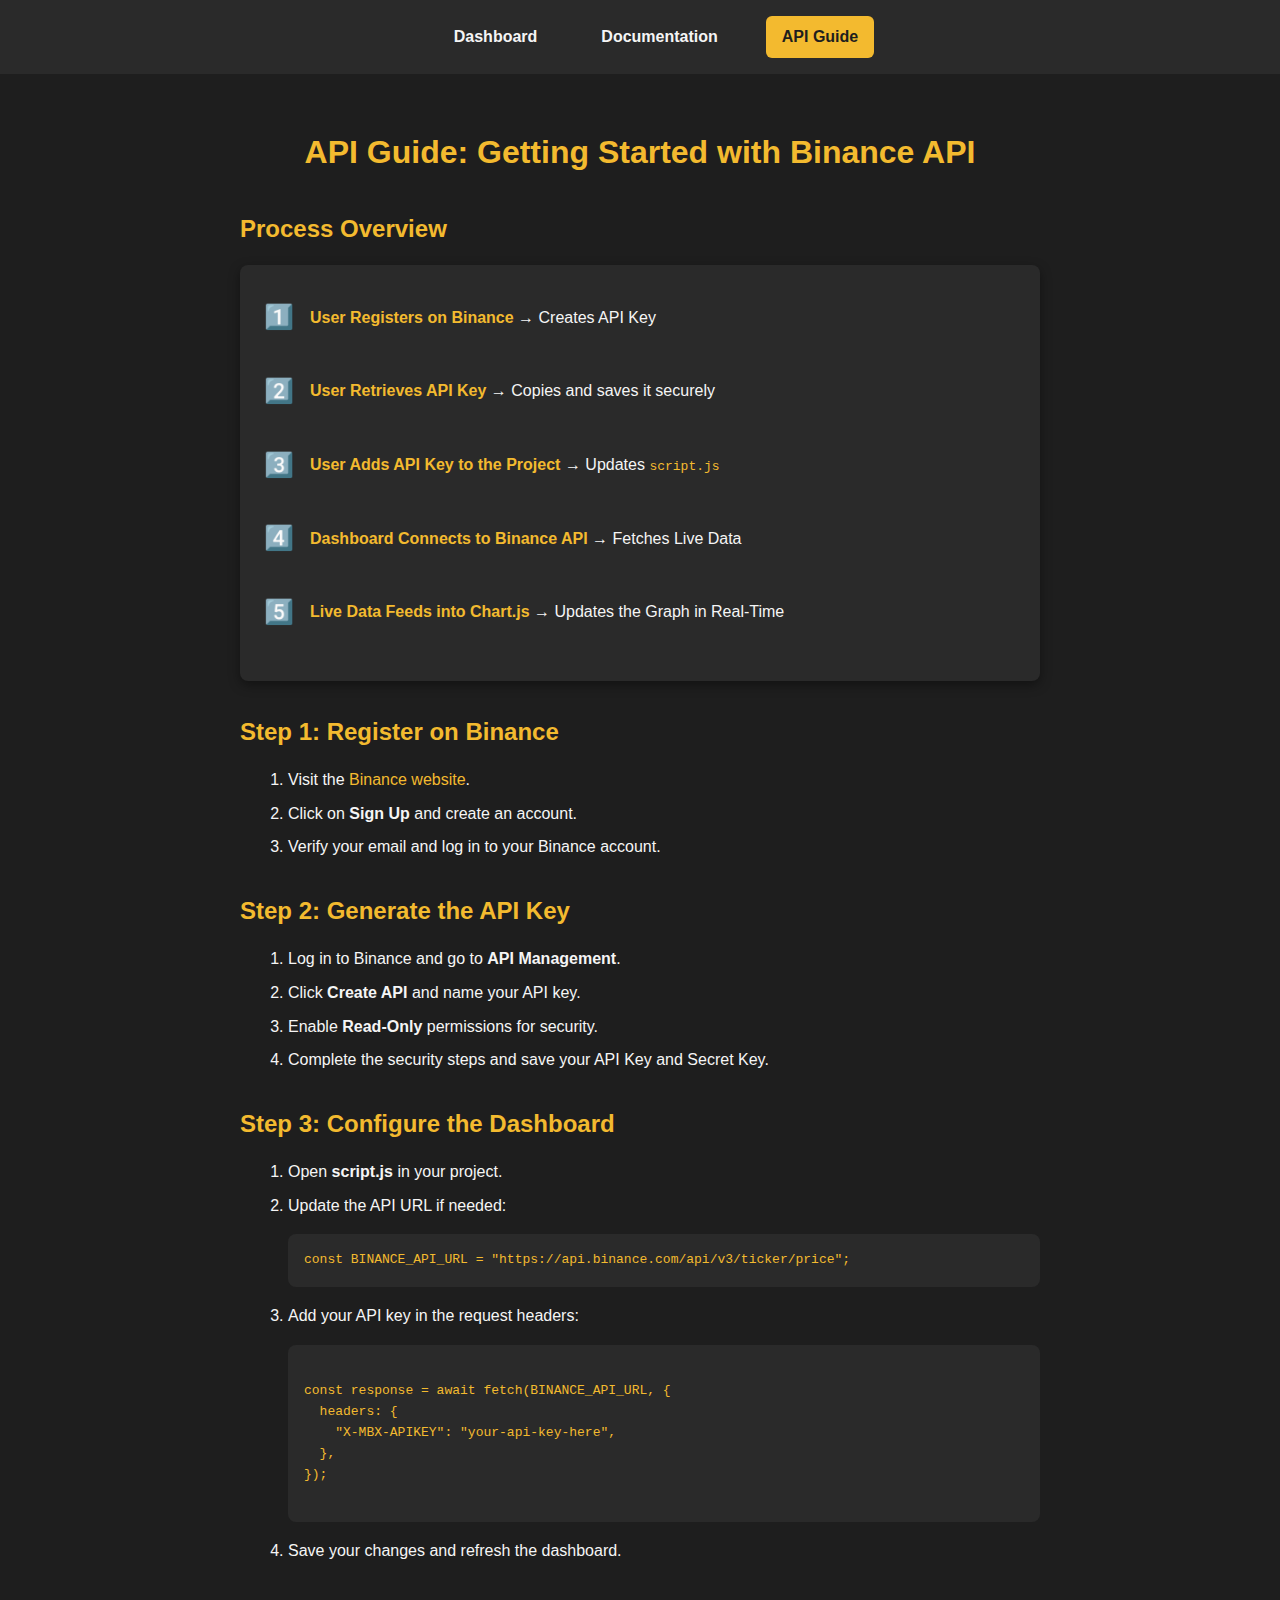
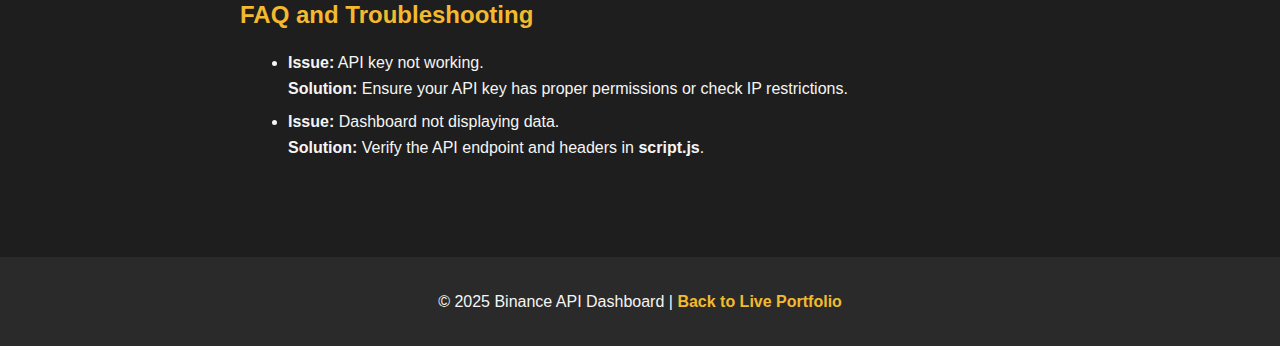
==== api-guide.html @ d2657545 "Update api-guide.html" ====
<!DOCTYPE html>
<html lang="en">
<head>
  <meta charset="UTF-8">
  <meta name="viewport" content="width=device-width, initial-scale=1.0">
  <title>API Guide - Binance Dashboard</title>
  <link rel="stylesheet" href="documentation.css">
  <style>
    /* Navigation Styles */
    header {
      background-color: #2A2A2A;
      padding: 1rem;
    }

    nav {
      display: flex;
      justify-content: flex-start;
      padding-left: 2rem;
      gap: 2rem;
    }

    nav a {
      color: #F5F5F5;
      text-decoration: none;
      padding: 0.5rem 1rem;
      border-radius: 5px;
      font-size: 1rem;
      font-weight: bold;
      transition: background-color 0.3s ease, color 0.3s ease;
    }

    nav a.active {
      background-color: #F3BA2F;
      color: #1E1E1E;
    }

    nav a:hover {
      background-color: #F3BA2F;
      color: #1E1E1E;
    }

    /* Footer Styles */
    footer {
      text-align: center;
      padding: 1rem;
      background-color: #2A2A2A;
      color: #F5F5F5;
      margin-top: 2rem;
    }

    footer a {
      color: #F3BA2F;
      text-decoration: none;
    }

    footer a:hover {
      text-decoration: underline;
    }

    /* Process Overview Styles */
    .process-overview {
      background-color: #2A2A2A;
      border-radius: 8px;
      padding: 1.5rem;
      margin-bottom: 2rem;
      box-shadow: 0 4px 12px rgba(0, 0, 0, 0.4);
    }

    .process-step {
      display: flex;
      align-items: center;
      margin-bottom: 1rem;
    }

    .step-icon {
      font-size: 1.5rem;
      color: #F3BA2F;
      margin-right: 1rem;
    }

    .step-text {
      color: #F5F5F5;
    }

    .step-text strong {
      color: #F3BA2F;
    }
  </style>
</head>
<body>
  <header>
    <nav>
      <a href="index.html">Dashboard</a>
      <a href="documentation.html">Documentation</a>
      <a href="api-guide.html" class="active">API Guide</a>
    </nav>
  </header>

  <main> 
    <h1>API Guide: Getting Started with Binance API</h1>

    <section>
      <h2>Process Overview</h2>
      <div class="process-overview">
        <div class="process-step">
          <span class="step-icon">1️⃣</span>
          <p class="step-text"><strong>User Registers on Binance</strong> → Creates API Key</p>
        </div>
        <div class="process-step">
          <span class="step-icon">2️⃣</span>
          <p class="step-text"><strong>User Retrieves API Key</strong> → Copies and saves it securely</p>
        </div>
        <div class="process-step">
          <span class="step-icon">3️⃣</span>
          <p class="step-text"><strong>User Adds API Key to the Project</strong> → Updates <code>script.js</code></p>
        </div>
        <div class="process-step">
          <span class="step-icon">4️⃣</span>
          <p class="step-text"><strong>Dashboard Connects to Binance API</strong> → Fetches Live Data</p>
        </div>
        <div class="process-step">
          <span class="step-icon">5️⃣</span>
          <p class="step-text"><strong>Live Data Feeds into Chart.js</strong> → Updates the Graph in Real-Time</p>
        </div>
      </div>
    </section>

    <section>
      <h2>Step 1: Register on Binance</h2>
      <ol>
        <li>Visit the <a href="https://www.binance.com" target="_blank">Binance website</a>.</li>
        <li>Click on <strong>Sign Up</strong> and create an account.</li>
        <li>Verify your email and log in to your Binance account.</li>
      </ol>
    </section>

    <section>
      <h2>Step 2: Generate the API Key</h2>
      <ol>
        <li>Log in to Binance and go to <strong>API Management</strong>.</li>
        <li>Click <strong>Create API</strong> and name your API key.</li>
        <li>Enable <strong>Read-Only</strong> permissions for security.</li>
        <li>Complete the security steps and save your API Key and Secret Key.</li>
      </ol>
    </section>

    <section>
      <h2>Step 3: Configure the Dashboard</h2>
      <ol>
        <li>Open <strong>script.js</strong> in your project.</li>
        <li>Update the API URL if needed:</li>
        <pre><code>const BINANCE_API_URL = "https://api.binance.com/api/v3/ticker/price";</code></pre>
        <li>Add your API key in the request headers:</li>
        <pre><code>
const response = await fetch(BINANCE_API_URL, {
  headers: {
    "X-MBX-APIKEY": "your-api-key-here",
  },
});
        </code></pre>
        <li>Save your changes and refresh the dashboard.</li>
      </ol>
    </section>

    <section>
      <h2>FAQ and Troubleshooting</h2>
      <ul>
        <li>
          <strong>Issue:</strong> API key not working.<br>
          <strong>Solution:</strong> Ensure your API key has proper permissions or check IP restrictions.
        </li>
        <li>
          <strong>Issue:</strong> Dashboard not displaying data.<br>
          <strong>Solution:</strong> Verify the API endpoint and headers in <strong>script.js</strong>.
        </li>
      </ul>
    </section>
  </main>

 <footer>
    <p>&copy; 2025 Binance API Dashboard | 
    <a href="https://gfiorino.github.io/Technical-Writing-Portfolio/" style="color: #F3BA2F; text-decoration: none; font-weight: bold;">
        Back to Live Portfolio
    </a>
    </p>
</footer>
</body>
</html>
---- documentation.css ----
/* General Body Styling */
body {
  font-family: 'Roboto', Arial, sans-serif;
  background-color: #1E1E1E;
  color: #F5F5F5;
  margin: 0;
  padding: 0;
  line-height: 1.6;
}

/* Headings */
h1 {
  color: #F3BA2F;
  text-align: center;
  margin-bottom: 2rem;
}

h2 {
  color: #F3BA2F;
  margin-bottom: 1rem;
}

h3 {
  color: #F3BA2F;
  margin-bottom: 0.5rem;
}

/* Paragraphs */
p {
  margin: 1rem 0;
}

/* Lists */
ul, ol {
  margin-left: 2rem;
  padding-left: 1rem;
}

li {
  margin-bottom: 0.5rem;
}

/* Preformatted Code Blocks */
pre {
  background-color: #2A2A2A;
  padding: 1rem;
  border-radius: 8px;
  color: #F5F5F5;
  font-family: monospace;
  overflow-x: auto;
  margin: 1rem 0;
}

code {
  color: #F3BA2F;
  font-family: monospace;
}

/* Images */
img {
  display: block;
  margin: 1rem auto;
  max-width: 80%;
  border-radius: 10px;
  box-shadow: 0 4px 12px rgba(0, 0, 0, 0.4);
}

/* Links */
a {
  color: #F3BA2F;
  text-decoration: none;
}

a:hover {
  text-decoration: underline;
}

/* Main Layout */
main {
  padding: 2rem;
  max-width: 800px;
  margin: 0 auto;
}

/* Header Navigation */
header {
  background-color: #2A2A2A;
  padding: 1rem;
}

header nav {
  display: flex;
  justify-content: center;
  gap: 2rem;
}

header nav a {
  color: #F5F5F5;
  text-decoration: none;
  font-size: 1rem;
  font-weight: bold;
  padding: 0.5rem 1rem;
  border-radius: 6px;
  transition: background-color 0.3s ease, color 0.3s ease;
}

header nav a.active {
  background-color: #F3BA2F;
  color: #1E1E1E;
}

header nav a:hover {
  background-color: #F3BA2F;
  color: #1E1E1E;
}

/* Section Styling */
section {
  margin-bottom: 2rem;
}

/* Responsive Design */
@media (max-width: 768px) {
  main {
    padding: 1rem;
  }

  header nav {
    flex-direction: column;
    gap: 1rem;
  }

  img {
    max-width: 100%;
  }
  
  img {
  display: block;
  margin: 1rem auto;
  max-width: 90%; /* Increase size slightly */
  height: auto; /* Maintain aspect ratio */
  width: 600px; /* Set a fixed width */
  border-radius: 10px;
  box-shadow: 0 4px 12px rgba(0, 0, 0, 0.4);
}
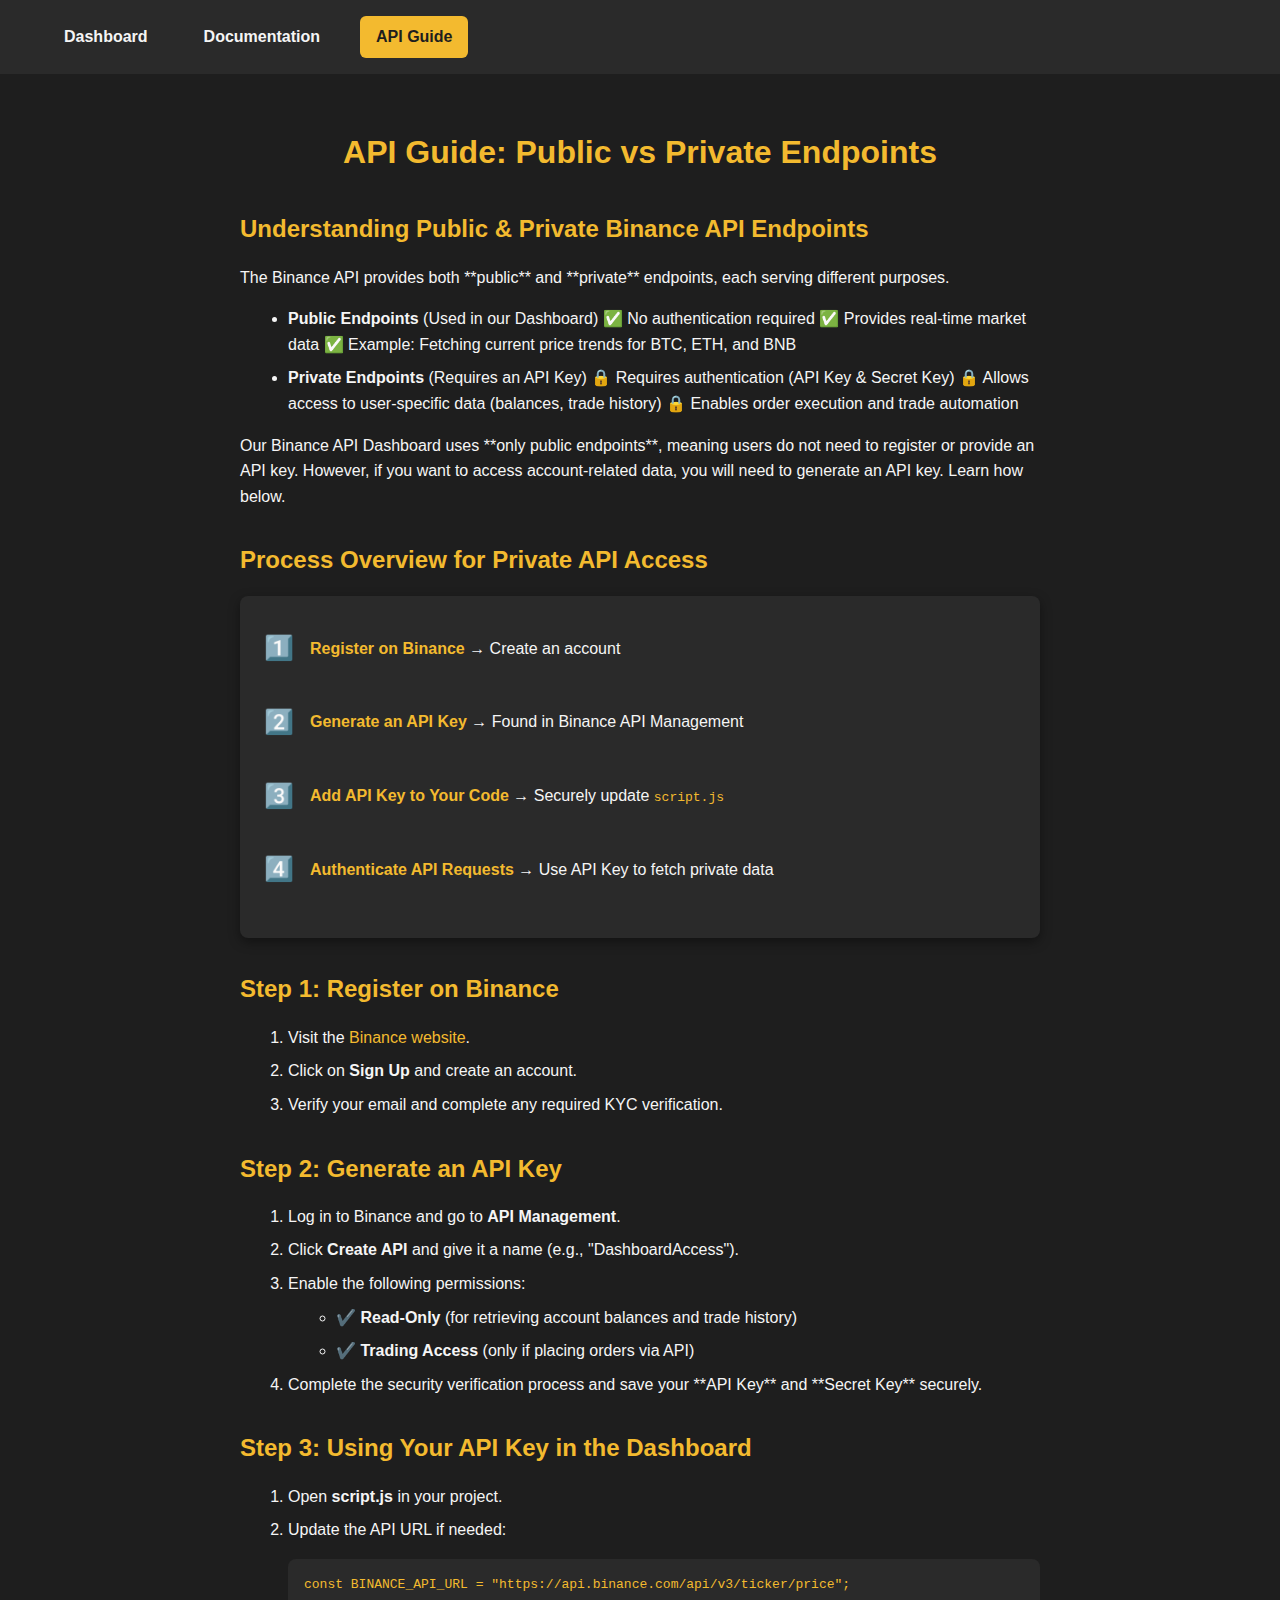
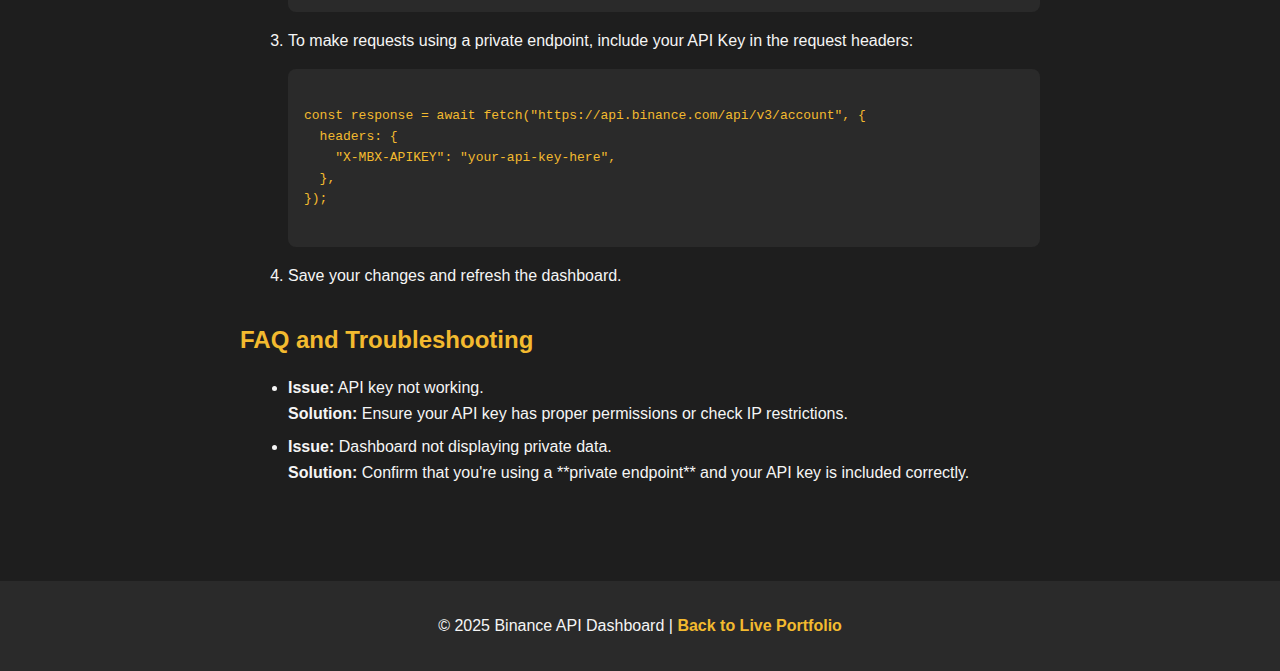
==== commit 9f435dec: "Update api-guide.html" ====
--- a/api-guide.html
+++ b/api-guide.html
@@ -97,30 +97,46 @@
   </header>
 
   <main> 
-    <h1>API Guide: Getting Started with Binance API</h1>
-
-    <section>
-      <h2>Process Overview</h2>
+    <h1>API Guide: Public vs Private Endpoints</h1>
+
+    <section>
+      <h2>Understanding Public & Private Binance API Endpoints</h2>
+      <p>
+        The Binance API provides both **public** and **private** endpoints, each serving different purposes.
+      </p>
+      <ul>
+        <li><strong>Public Endpoints</strong> (Used in our Dashboard)  
+          ✅ No authentication required  
+          ✅ Provides real-time market data  
+          ✅ Example: Fetching current price trends for BTC, ETH, and BNB</li>
+        <li><strong>Private Endpoints</strong> (Requires an API Key)  
+          🔒 Requires authentication (API Key & Secret Key)  
+          🔒 Allows access to user-specific data (balances, trade history)  
+          🔒 Enables order execution and trade automation</li>
+      </ul>
+      <p>
+        Our Binance API Dashboard uses **only public endpoints**, meaning users do not need to register or provide an API key. However, if you want to access account-related data, you will need to generate an API key. Learn how below.  
+      </p>
+    </section>
+
+    <section>
+      <h2>Process Overview for Private API Access</h2>
       <div class="process-overview">
         <div class="process-step">
           <span class="step-icon">1️⃣</span>
-          <p class="step-text"><strong>User Registers on Binance</strong> → Creates API Key</p>
+          <p class="step-text"><strong>Register on Binance</strong> → Create an account</p>
         </div>
         <div class="process-step">
           <span class="step-icon">2️⃣</span>
-          <p class="step-text"><strong>User Retrieves API Key</strong> → Copies and saves it securely</p>
+          <p class="step-text"><strong>Generate an API Key</strong> → Found in Binance API Management</p>
         </div>
         <div class="process-step">
           <span class="step-icon">3️⃣</span>
-          <p class="step-text"><strong>User Adds API Key to the Project</strong> → Updates <code>script.js</code></p>
+          <p class="step-text"><strong>Add API Key to Your Code</strong> → Securely update <code>script.js</code></p>
         </div>
         <div class="process-step">
           <span class="step-icon">4️⃣</span>
-          <p class="step-text"><strong>Dashboard Connects to Binance API</strong> → Fetches Live Data</p>
-        </div>
-        <div class="process-step">
-          <span class="step-icon">5️⃣</span>
-          <p class="step-text"><strong>Live Data Feeds into Chart.js</strong> → Updates the Graph in Real-Time</p>
+          <p class="step-text"><strong>Authenticate API Requests</strong> → Use API Key to fetch private data</p>
         </div>
       </div>
     </section>
@@ -130,29 +146,33 @@
       <ol>
         <li>Visit the <a href="https://www.binance.com" target="_blank">Binance website</a>.</li>
         <li>Click on <strong>Sign Up</strong> and create an account.</li>
-        <li>Verify your email and log in to your Binance account.</li>
+        <li>Verify your email and complete any required KYC verification.</li>
       </ol>
     </section>
 
     <section>
-      <h2>Step 2: Generate the API Key</h2>
+      <h2>Step 2: Generate an API Key</h2>
       <ol>
         <li>Log in to Binance and go to <strong>API Management</strong>.</li>
-        <li>Click <strong>Create API</strong> and name your API key.</li>
-        <li>Enable <strong>Read-Only</strong> permissions for security.</li>
-        <li>Complete the security steps and save your API Key and Secret Key.</li>
+        <li>Click <strong>Create API</strong> and give it a name (e.g., "DashboardAccess").</li>
+        <li>Enable the following permissions:</li>
+        <ul>
+          <li>✔️ <strong>Read-Only</strong> (for retrieving account balances and trade history)</li>
+          <li>✔️ <strong>Trading Access</strong> (only if placing orders via API)</li>
+        </ul>
+        <li>Complete the security verification process and save your **API Key** and **Secret Key** securely.</li>
       </ol>
     </section>
 
     <section>
-      <h2>Step 3: Configure the Dashboard</h2>
+      <h2>Step 3: Using Your API Key in the Dashboard</h2>
       <ol>
         <li>Open <strong>script.js</strong> in your project.</li>
         <li>Update the API URL if needed:</li>
         <pre><code>const BINANCE_API_URL = "https://api.binance.com/api/v3/ticker/price";</code></pre>
-        <li>Add your API key in the request headers:</li>
+        <li>To make requests using a private endpoint, include your API Key in the request headers:</li>
         <pre><code>
-const response = await fetch(BINANCE_API_URL, {
+const response = await fetch("https://api.binance.com/api/v3/account", {
   headers: {
     "X-MBX-APIKEY": "your-api-key-here",
   },
@@ -170,19 +190,19 @@
           <strong>Solution:</strong> Ensure your API key has proper permissions or check IP restrictions.
         </li>
         <li>
-          <strong>Issue:</strong> Dashboard not displaying data.<br>
-          <strong>Solution:</strong> Verify the API endpoint and headers in <strong>script.js</strong>.
+          <strong>Issue:</strong> Dashboard not displaying private data.<br>
+          <strong>Solution:</strong> Confirm that you're using a **private endpoint** and your API key is included correctly.
         </li>
       </ul>
     </section>
   </main>
 
- <footer>
-    <p>&copy; 2025 Binance API Dashboard | 
+  <footer>
+    <p>&copy; 2025 Binance API Dashboard |  
     <a href="https://gfiorino.github.io/Technical-Writing-Portfolio/" style="color: #F3BA2F; text-decoration: none; font-weight: bold;">
         Back to Live Portfolio
     </a>
     </p>
-</footer>
+  </footer>
 </body>
 </html>
--- a/documentation.css
+++ b/documentation.css
@@ -56,13 +56,24 @@
   font-family: monospace;
 }
 
-/* Images */
-img {
+/* Images - Consistent Sizing */
+.documentation-image {
   display: block;
-  margin: 1rem auto;
-  max-width: 80%;
-  border-radius: 10px;
-  box-shadow: 0 4px 12px rgba(0, 0, 0, 0.4);
+  margin: 1.5rem auto;
+  max-width: 85%;
+  width: 650px; /* Fixed width for consistency */
+  height: auto;
+  border-radius: 12px;
+  box-shadow: 0 6px 15px rgba(0, 0, 0, 0.4);
+}
+
+/* Specific Style for Dashboard Image */
+.dashboard-image {
+  max-width: 90%; /* Slightly larger than default */
+  width: 700px; /* Making it larger */
+  height: auto; /* Maintain aspect ratio */
+  border-radius: 12px;
+  box-shadow: 0 6px 15px rgba(0, 0, 0, 0.4);
 }
 
 /* Links */
@@ -90,8 +101,9 @@
 
 header nav {
   display: flex;
-  justify-content: center;
-  gap: 2rem;
+  justify-content: flex-start; /* Aligns navigation to the left */
+  gap: 1.5rem;
+  padding-left: 2rem;
 }
 
 header nav a {
@@ -119,6 +131,27 @@
   margin-bottom: 2rem;
 }
 
+/* Footer Styling */
+footer {
+  background-color: #2A2A2A;
+  padding: 1rem;
+  text-align: center;
+  margin-top: 2rem;
+}
+
+footer p {
+  color: #F5F5F5;
+}
+
+footer a {
+  color: #F3BA2F;
+  text-decoration: none;
+}
+
+footer a:hover {
+  text-decoration: underline;
+}
+
 /* Responsive Design */
 @media (max-width: 768px) {
   main {
@@ -128,19 +161,17 @@
   header nav {
     flex-direction: column;
     gap: 1rem;
+    padding-left: 0;
+    align-items: center; /* Center navigation on small screens */
   }
 
   img {
     max-width: 100%;
+    width: auto; /* Ensure it scales properly on smaller screens */
   }
-  
-  img {
-  display: block;
-  margin: 1rem auto;
-  max-width: 90%; /* Increase size slightly */
-  height: auto; /* Maintain aspect ratio */
-  width: 600px; /* Set a fixed width */
-  border-radius: 10px;
-  box-shadow: 0 4px 12px rgba(0, 0, 0, 0.4);
+
+  .dashboard-image {
+    width: 110%; /* Slightly bigger */
+    max-width: 700px; /* Prevents excessive stretching */
+  }
 }
-
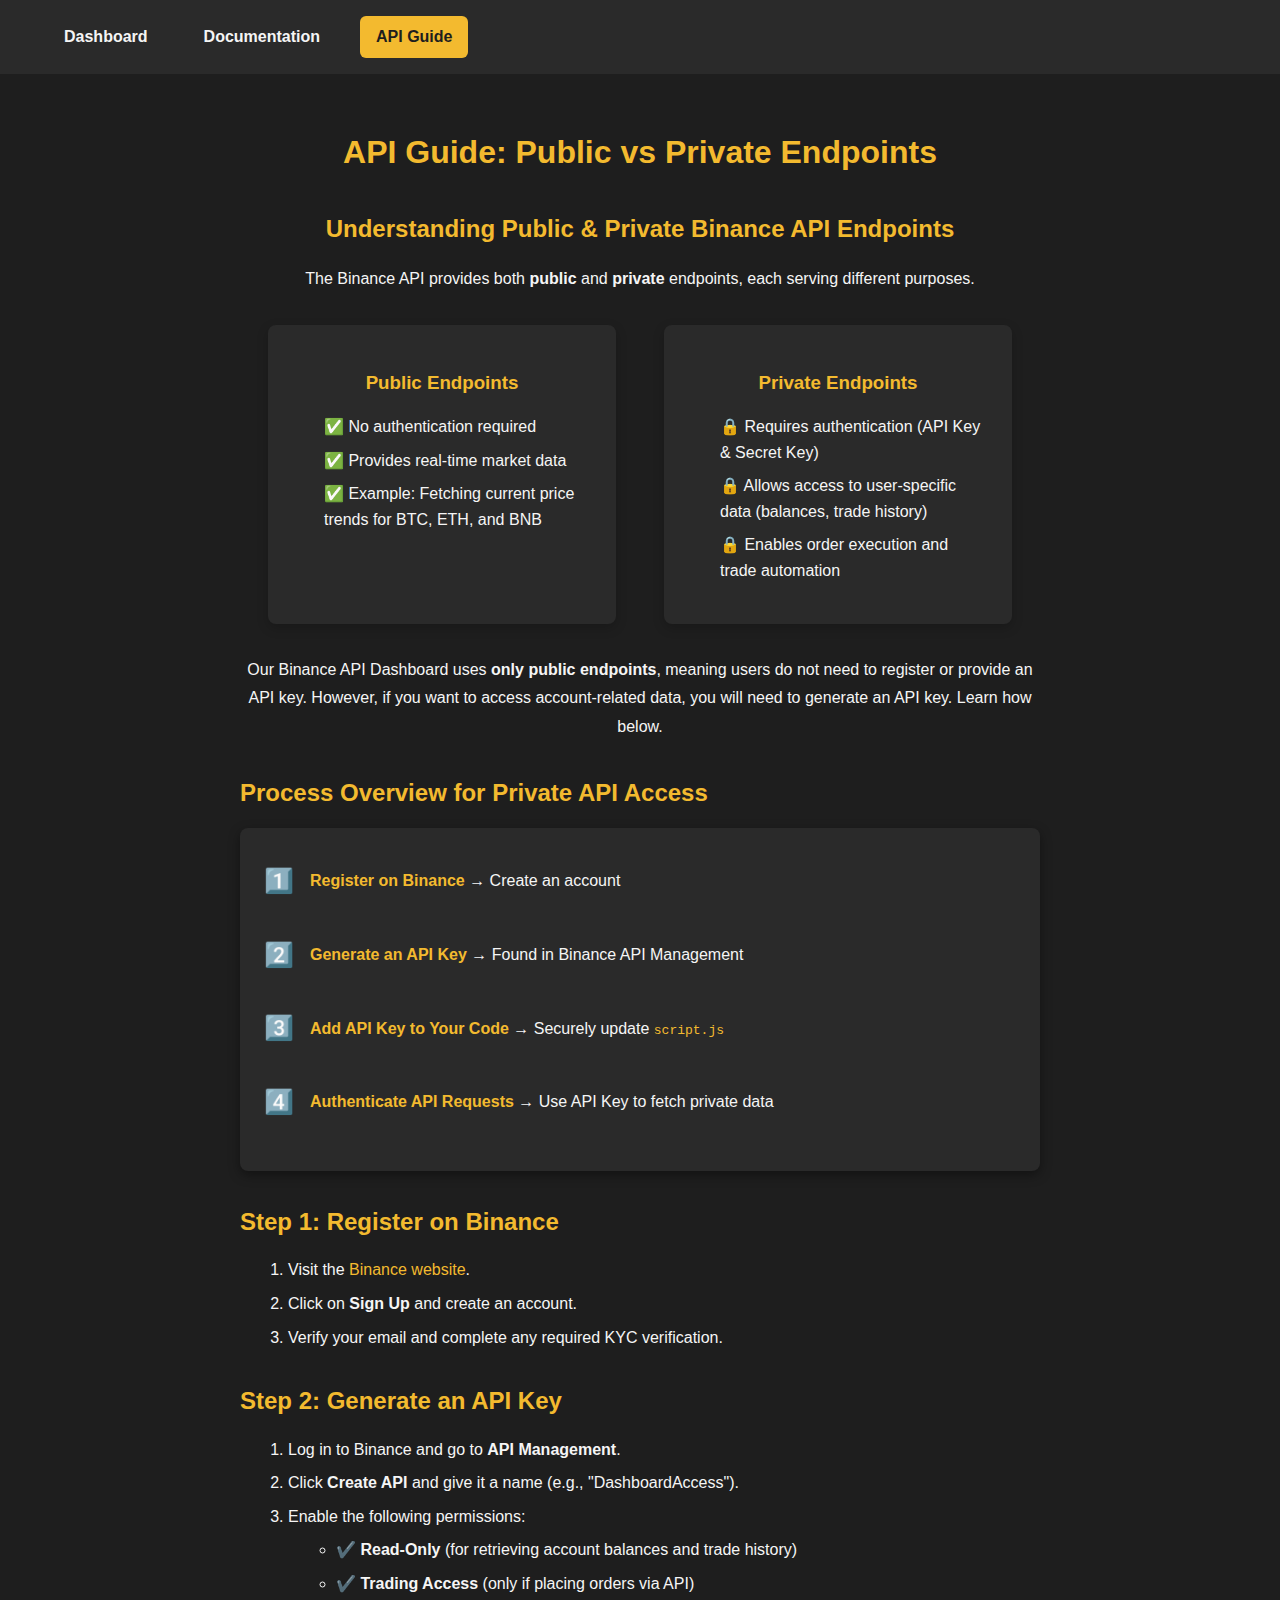
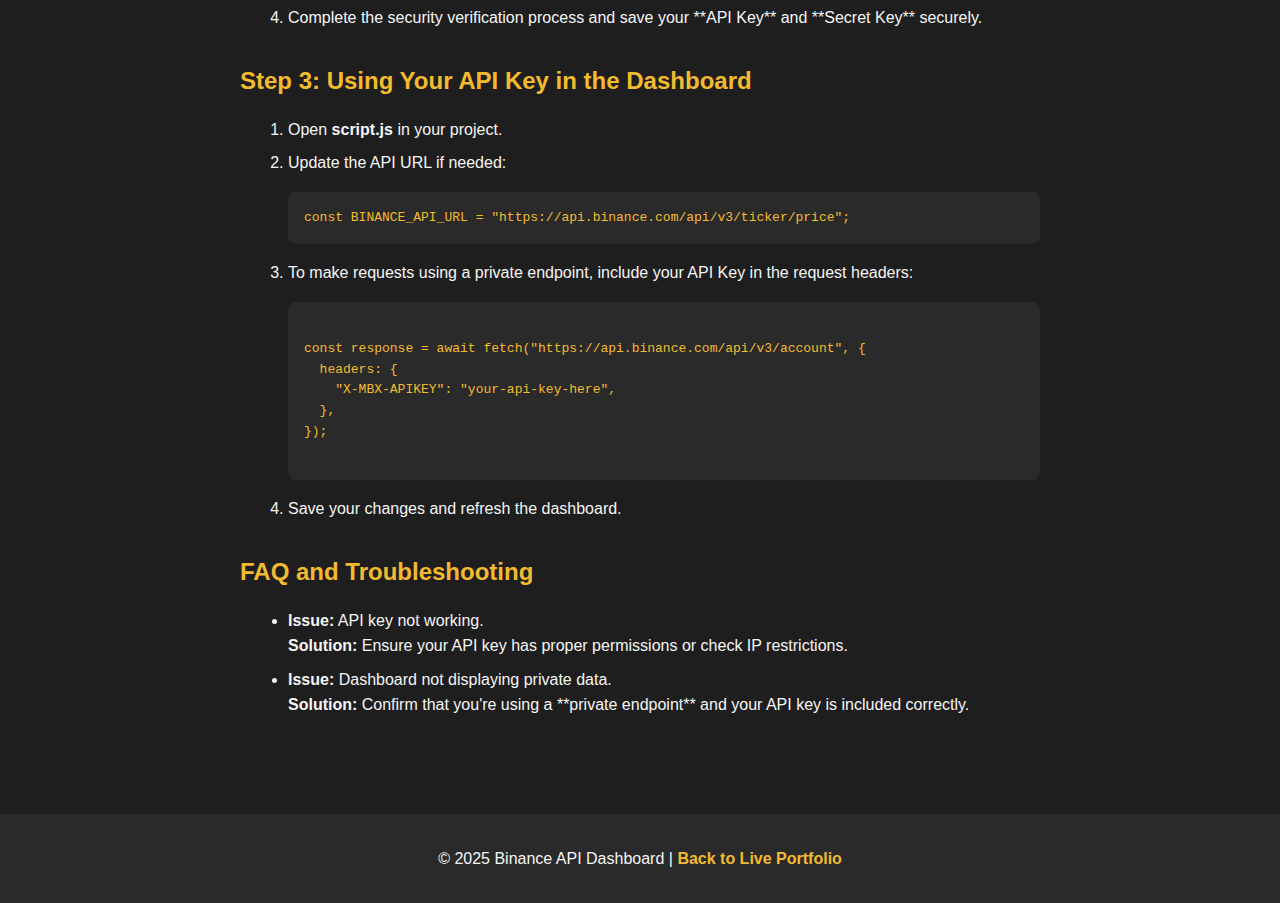
==== commit 50523def: "Update api-guide.html" ====
--- a/api-guide.html
+++ b/api-guide.html
@@ -99,25 +99,33 @@
   <main> 
     <h1>API Guide: Public vs Private Endpoints</h1>
 
-    <section>
-      <h2>Understanding Public & Private Binance API Endpoints</h2>
-      <p>
-        The Binance API provides both **public** and **private** endpoints, each serving different purposes.
-      </p>
-      <ul>
-        <li><strong>Public Endpoints</strong> (Used in our Dashboard)  
-          ✅ No authentication required  
-          ✅ Provides real-time market data  
-          ✅ Example: Fetching current price trends for BTC, ETH, and BNB</li>
-        <li><strong>Private Endpoints</strong> (Requires an API Key)  
-          🔒 Requires authentication (API Key & Secret Key)  
-          🔒 Allows access to user-specific data (balances, trade history)  
-          🔒 Enables order execution and trade automation</li>
+  <section>
+  <h2 style="color: #F3BA2F; text-align: center;">Understanding Public & Private Binance API Endpoints</h2>
+  <p style="text-align: center; line-height: 1.8; max-width: 800px; margin: 0 auto;">
+    The Binance API provides both <strong>public</strong> and <strong>private</strong> endpoints, each serving different purposes.
+  </p>
+  <div style="display: flex; justify-content: center; gap: 3rem; flex-wrap: wrap; margin-top: 2rem;">
+    <div style="background-color: #2A2A2A; border-radius: 8px; padding: 1.5rem; width: 300px; box-shadow: 0 4px 12px rgba(0, 0, 0, 0.2);">
+      <h3 style="color: #F3BA2F; text-align: center; margin-bottom: 1rem;">Public Endpoints</h3>
+      <ul style="list-style: none; padding: 0; color: #F5F5F5;">
+        <li style="margin-bottom: 0.5rem;">✅ No authentication required</li>
+        <li style="margin-bottom: 0.5rem;">✅ Provides real-time market data</li>
+        <li>✅ Example: Fetching current price trends for BTC, ETH, and BNB</li>
       </ul>
-      <p>
-        Our Binance API Dashboard uses **only public endpoints**, meaning users do not need to register or provide an API key. However, if you want to access account-related data, you will need to generate an API key. Learn how below.  
-      </p>
-    </section>
+    </div>
+    <div style="background-color: #2A2A2A; border-radius: 8px; padding: 1.5rem; width: 300px; box-shadow: 0 4px 12px rgba(0, 0, 0, 0.2);">
+      <h3 style="color: #F3BA2F; text-align: center; margin-bottom: 1rem;">Private Endpoints</h3>
+      <ul style="list-style: none; padding: 0; color: #F5F5F5;">
+        <li style="margin-bottom: 0.5rem;">🔒 Requires authentication (API Key & Secret Key)</li>
+        <li style="margin-bottom: 0.5rem;">🔒 Allows access to user-specific data (balances, trade history)</li>
+        <li>🔒 Enables order execution and trade automation</li>
+      </ul>
+    </div>
+  </div>
+  <p style="text-align: center; line-height: 1.8; max-width: 800px; margin: 2rem auto;">
+    Our Binance API Dashboard uses <strong>only public endpoints</strong>, meaning users do not need to register or provide an API key. However, if you want to access account-related data, you will need to generate an API key. Learn how below.
+  </p>
+</section>
 
     <section>
       <h2>Process Overview for Private API Access</h2>
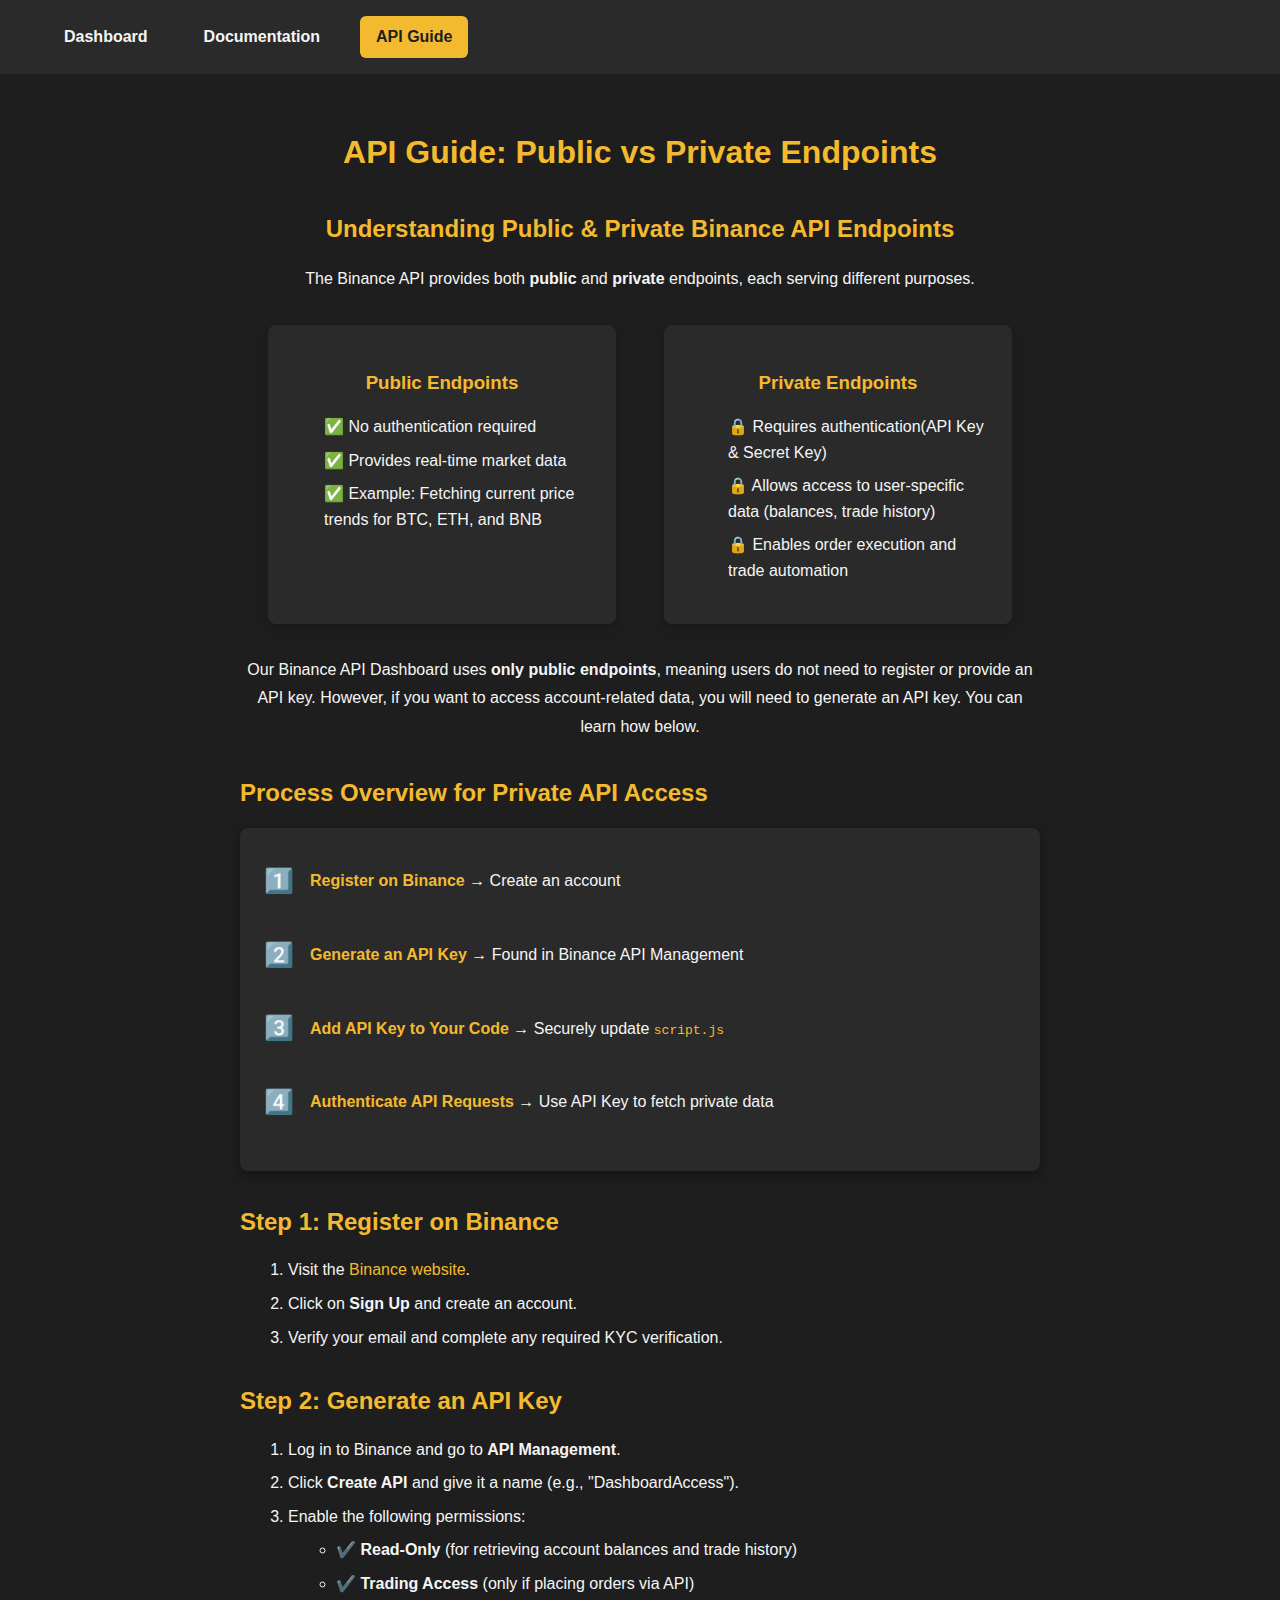
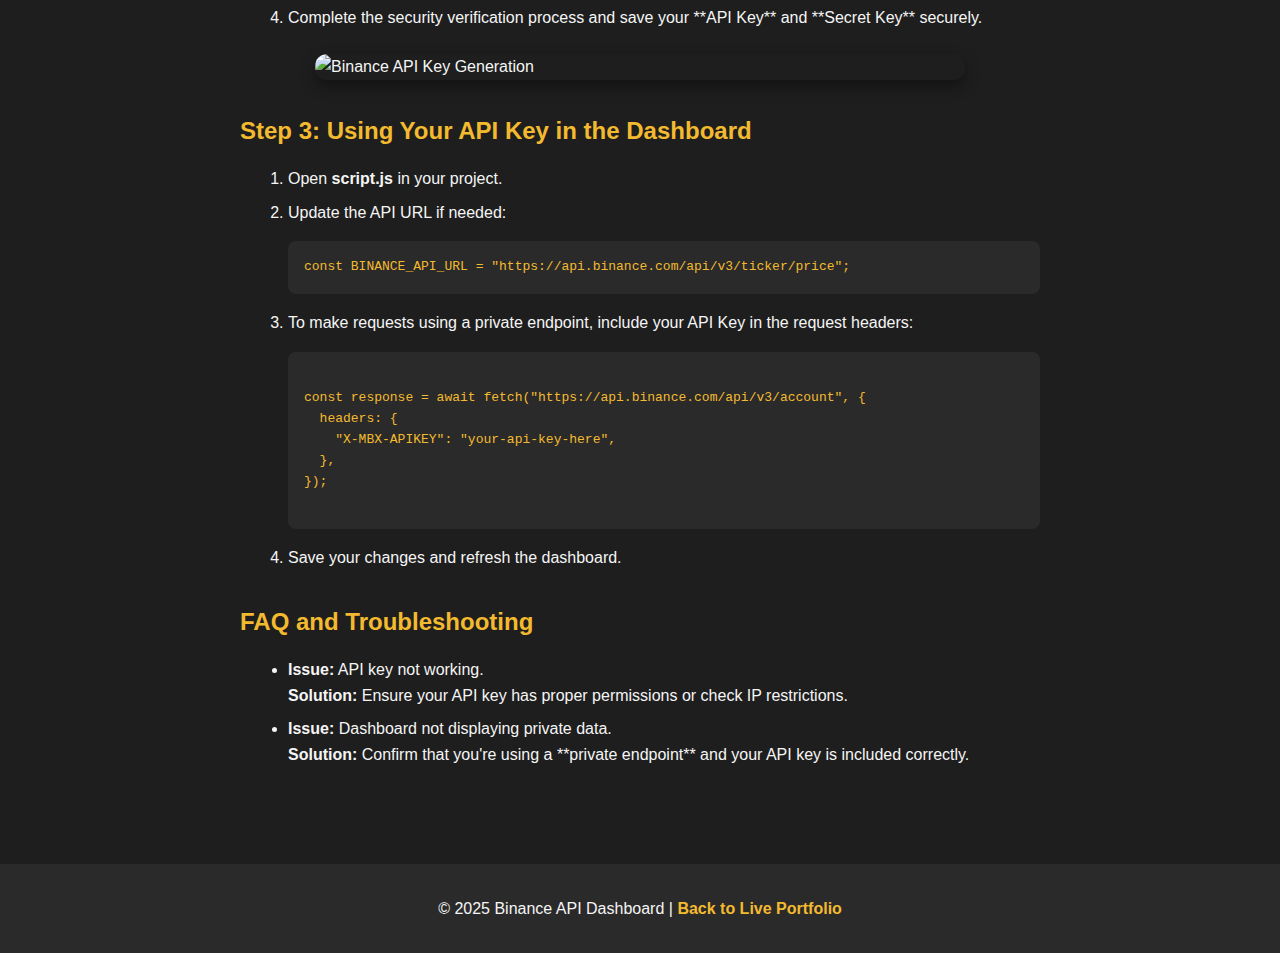
==== commit a2e7d238: "Update api-guide.html" ====
--- a/api-guide.html
+++ b/api-guide.html
@@ -113,17 +113,17 @@
         <li>✅ Example: Fetching current price trends for BTC, ETH, and BNB</li>
       </ul>
     </div>
-    <div style="background-color: #2A2A2A; border-radius: 8px; padding: 1.5rem; width: 300px; box-shadow: 0 4px 12px rgba(0, 0, 0, 0.2);">
-      <h3 style="color: #F3BA2F; text-align: center; margin-bottom: 1rem;">Private Endpoints</h3>
-      <ul style="list-style: none; padding: 0; color: #F5F5F5;">
-        <li style="margin-bottom: 0.5rem;">🔒 Requires authentication (API Key & Secret Key)</li>
-        <li style="margin-bottom: 0.5rem;">🔒 Allows access to user-specific data (balances, trade history)</li>
-        <li>🔒 Enables order execution and trade automation</li>
-      </ul>
-    </div>
+   <div style="background-color: #2A2A2A; border-radius: 8px; padding: 1.5rem; width: 300px; box-shadow: 0 4px 12px rgba(0, 0, 0, 0.2); text-align: left;">
+  <h3 style="color: #F3BA2F; text-align: center; margin-bottom: 1rem;">Private Endpoints</h3>
+  <ul style="list-style: none; padding: 0; color: #F5F5F5;">
+    <li style="margin-bottom: 0.5rem; padding-left: 0.5rem;">🔒 Requires authentication(API Key & Secret Key)</li>
+    <li style="margin-bottom: 0.5rem; padding-left: 0.5rem;">🔒 Allows access to user-specific data (balances, trade history)</li>
+    <li style="padding-left: 0.5rem;">🔒 Enables order execution and trade automation</li>
+  </ul>
+</div>
   </div>
   <p style="text-align: center; line-height: 1.8; max-width: 800px; margin: 2rem auto;">
-    Our Binance API Dashboard uses <strong>only public endpoints</strong>, meaning users do not need to register or provide an API key. However, if you want to access account-related data, you will need to generate an API key. Learn how below.
+    Our Binance API Dashboard uses <strong>only public endpoints</strong>, meaning users do not need to register or provide an API key. However, if you want to access account-related data, you will need to generate an API key. You can learn how below.
   </p>
 </section>
 
@@ -137,7 +137,7 @@
         <div class="process-step">
           <span class="step-icon">2️⃣</span>
           <p class="step-text"><strong>Generate an API Key</strong> → Found in Binance API Management</p>
-        </div>
+          </div>
         <div class="process-step">
           <span class="step-icon">3️⃣</span>
           <p class="step-text"><strong>Add API Key to Your Code</strong> → Securely update <code>script.js</code></p>
@@ -170,6 +170,7 @@
         </ul>
         <li>Complete the security verification process and save your **API Key** and **Secret Key** securely.</li>
       </ol>
+       <img src="images/API-Key_WEB.png" alt="Binance API Key Generation" class="documentation-image">    
     </section>
 
     <section>
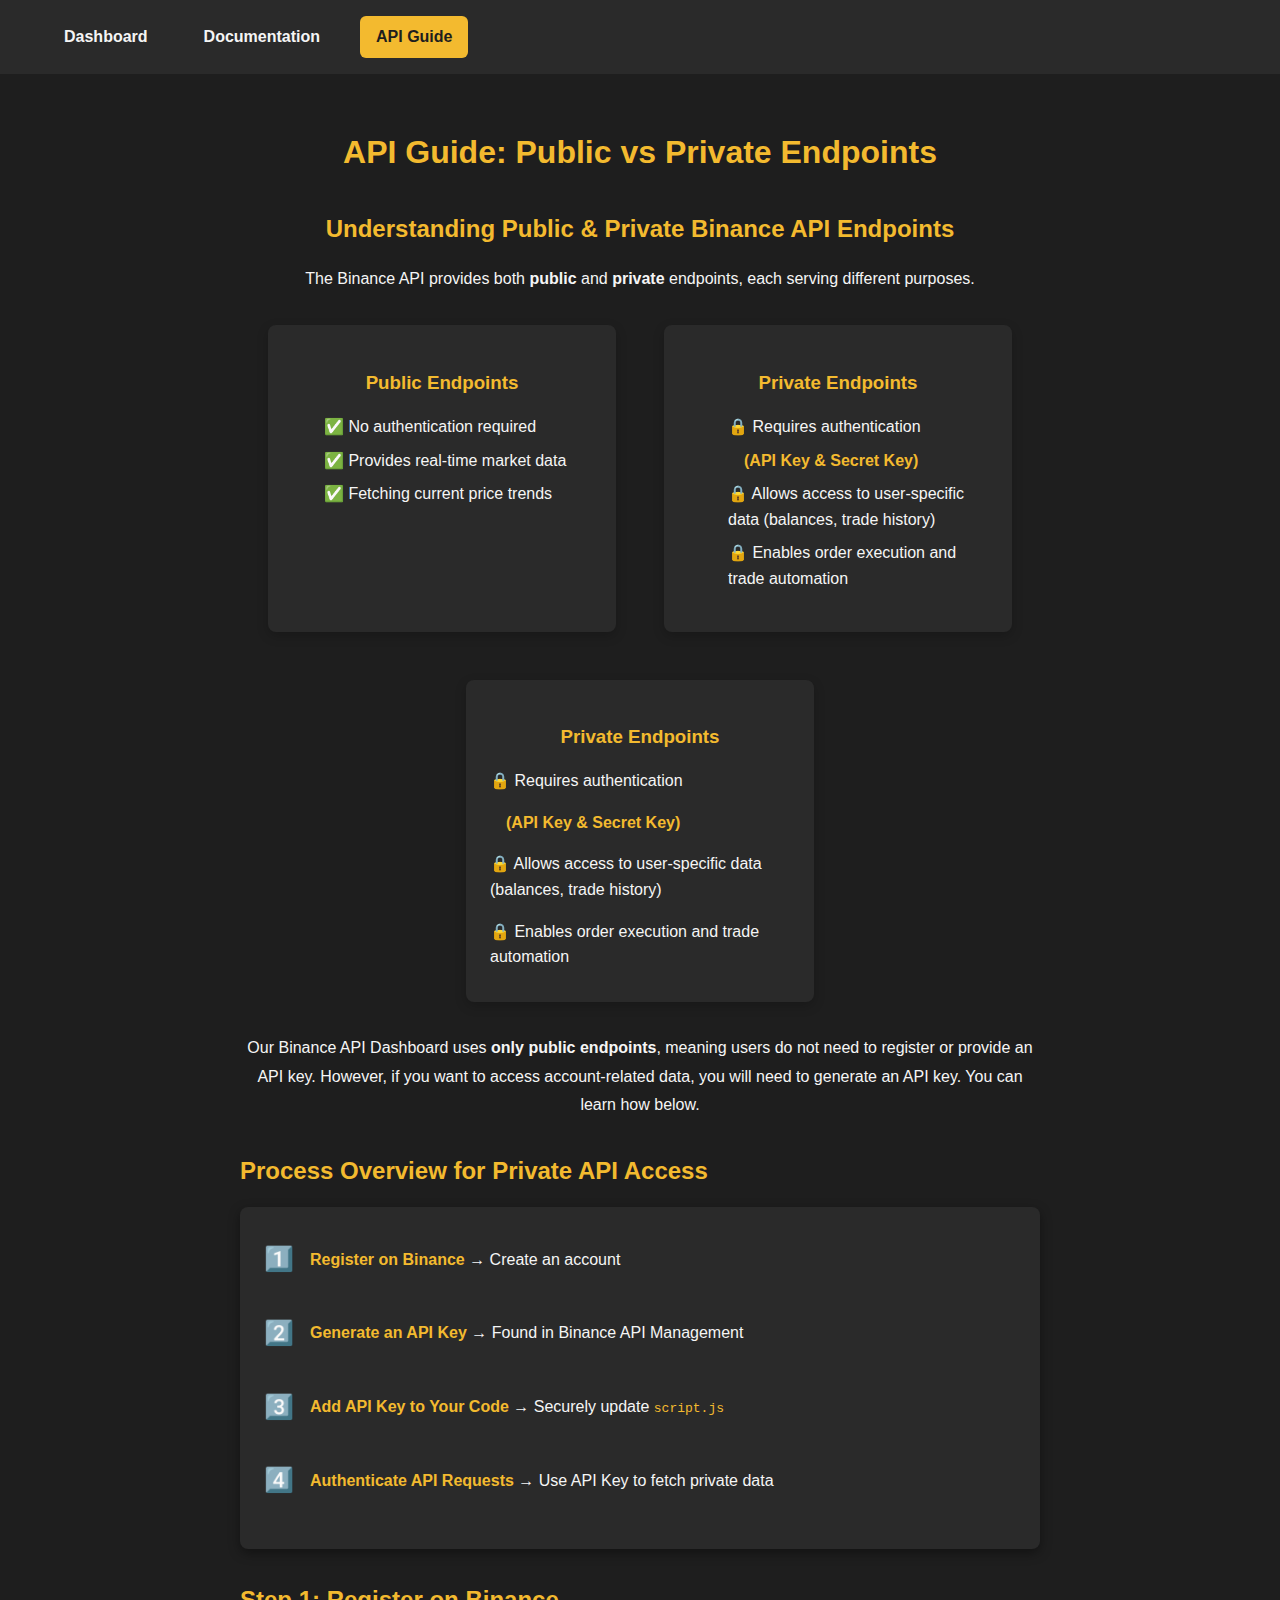
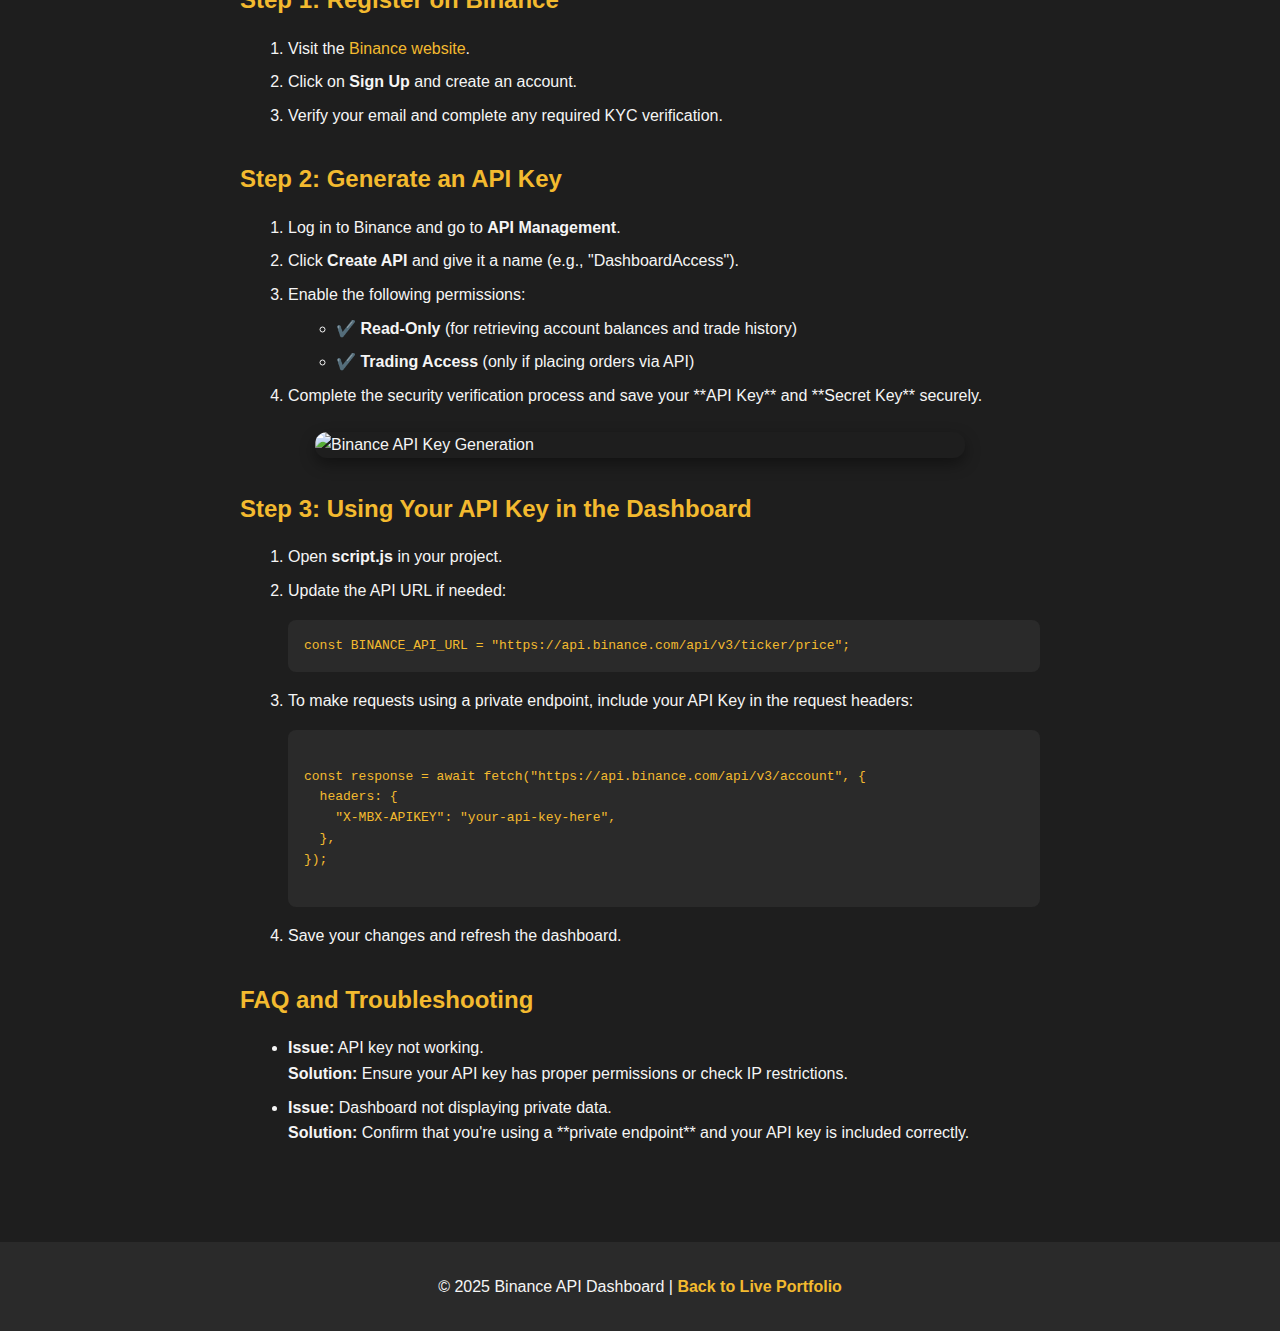
==== commit b0bd0598: "Update api-guide.html" ====
--- a/api-guide.html
+++ b/api-guide.html
@@ -100,7 +100,7 @@
     <h1>API Guide: Public vs Private Endpoints</h1>
 
   <section>
-  <h2 style="color: #F3BA2F; text-align: center;">Understanding Public & Private Binance API Endpoints</h2>
+ <h2 style="color: #F3BA2F; text-align: center;">Understanding Public & Private Binance API Endpoints</h2>
   <p style="text-align: center; line-height: 1.8; max-width: 800px; margin: 0 auto;">
     The Binance API provides both <strong>public</strong> and <strong>private</strong> endpoints, each serving different purposes.
   </p>
@@ -110,17 +110,30 @@
       <ul style="list-style: none; padding: 0; color: #F5F5F5;">
         <li style="margin-bottom: 0.5rem;">✅ No authentication required</li>
         <li style="margin-bottom: 0.5rem;">✅ Provides real-time market data</li>
-        <li>✅ Example: Fetching current price trends for BTC, ETH, and BNB</li>
+        <li>✅ Fetching current price trends </li>
       </ul>
     </div>
-   <div style="background-color: #2A2A2A; border-radius: 8px; padding: 1.5rem; width: 300px; box-shadow: 0 4px 12px rgba(0, 0, 0, 0.2); text-align: left;">
+<div style="background-color: #2A2A2A; border-radius: 8px; padding: 1.5rem; width: 300px; box-shadow: 0 4px 12px rgba(0, 0, 0, 0.2); text-align: left;">
   <h3 style="color: #F3BA2F; text-align: center; margin-bottom: 1rem;">Private Endpoints</h3>
   <ul style="list-style: none; padding: 0; color: #F5F5F5;">
-    <li style="margin-bottom: 0.5rem; padding-left: 0.5rem;">🔒 Requires authentication(API Key & Secret Key)</li>
+    <li style="margin-bottom: 0.5rem; padding-left: 0.5rem;">🔒 Requires authentication</li>
+    <li style="margin-bottom: 0.5rem; padding-left: 1.5rem; color: #F3BA2F; font-weight: bold;">(API Key & Secret Key)</li>
     <li style="margin-bottom: 0.5rem; padding-left: 0.5rem;">🔒 Allows access to user-specific data (balances, trade history)</li>
     <li style="padding-left: 0.5rem;">🔒 Enables order execution and trade automation</li>
   </ul>
 </div>
+   
+  <div style="background-color: #2A2A2A; border-radius: 8px; padding: 1.5rem; width: 300px; box-shadow: 0 4px 12px rgba(0, 0, 0, 0.2); text-align: left; display: flex; flex-direction: column; justify-content: center;">
+    <h3 style="color: #F3BA2F; text-align: center; margin-bottom: 1rem;">Private Endpoints</h3>
+    <ul style="list-style: none; padding: 0; color: #F5F5F5; margin: 0;">
+      <li style="margin-bottom: 1rem; text-align: left;">🔒 Requires authentication</li>
+      <li style="margin-bottom: 1rem; padding-left: 1rem; font-weight: bold; color: #F3BA2F;">(API Key & Secret Key)</li>
+      <li style="margin-bottom: 1rem; text-align: left;">🔒 Allows access to user-specific data (balances, trade history)</li>
+      <li style="text-align: left;">🔒 Enables order execution and trade automation</li>
+    </ul>
+  </div>
+</div>
+    
   </div>
   <p style="text-align: center; line-height: 1.8; max-width: 800px; margin: 2rem auto;">
     Our Binance API Dashboard uses <strong>only public endpoints</strong>, meaning users do not need to register or provide an API key. However, if you want to access account-related data, you will need to generate an API key. You can learn how below.
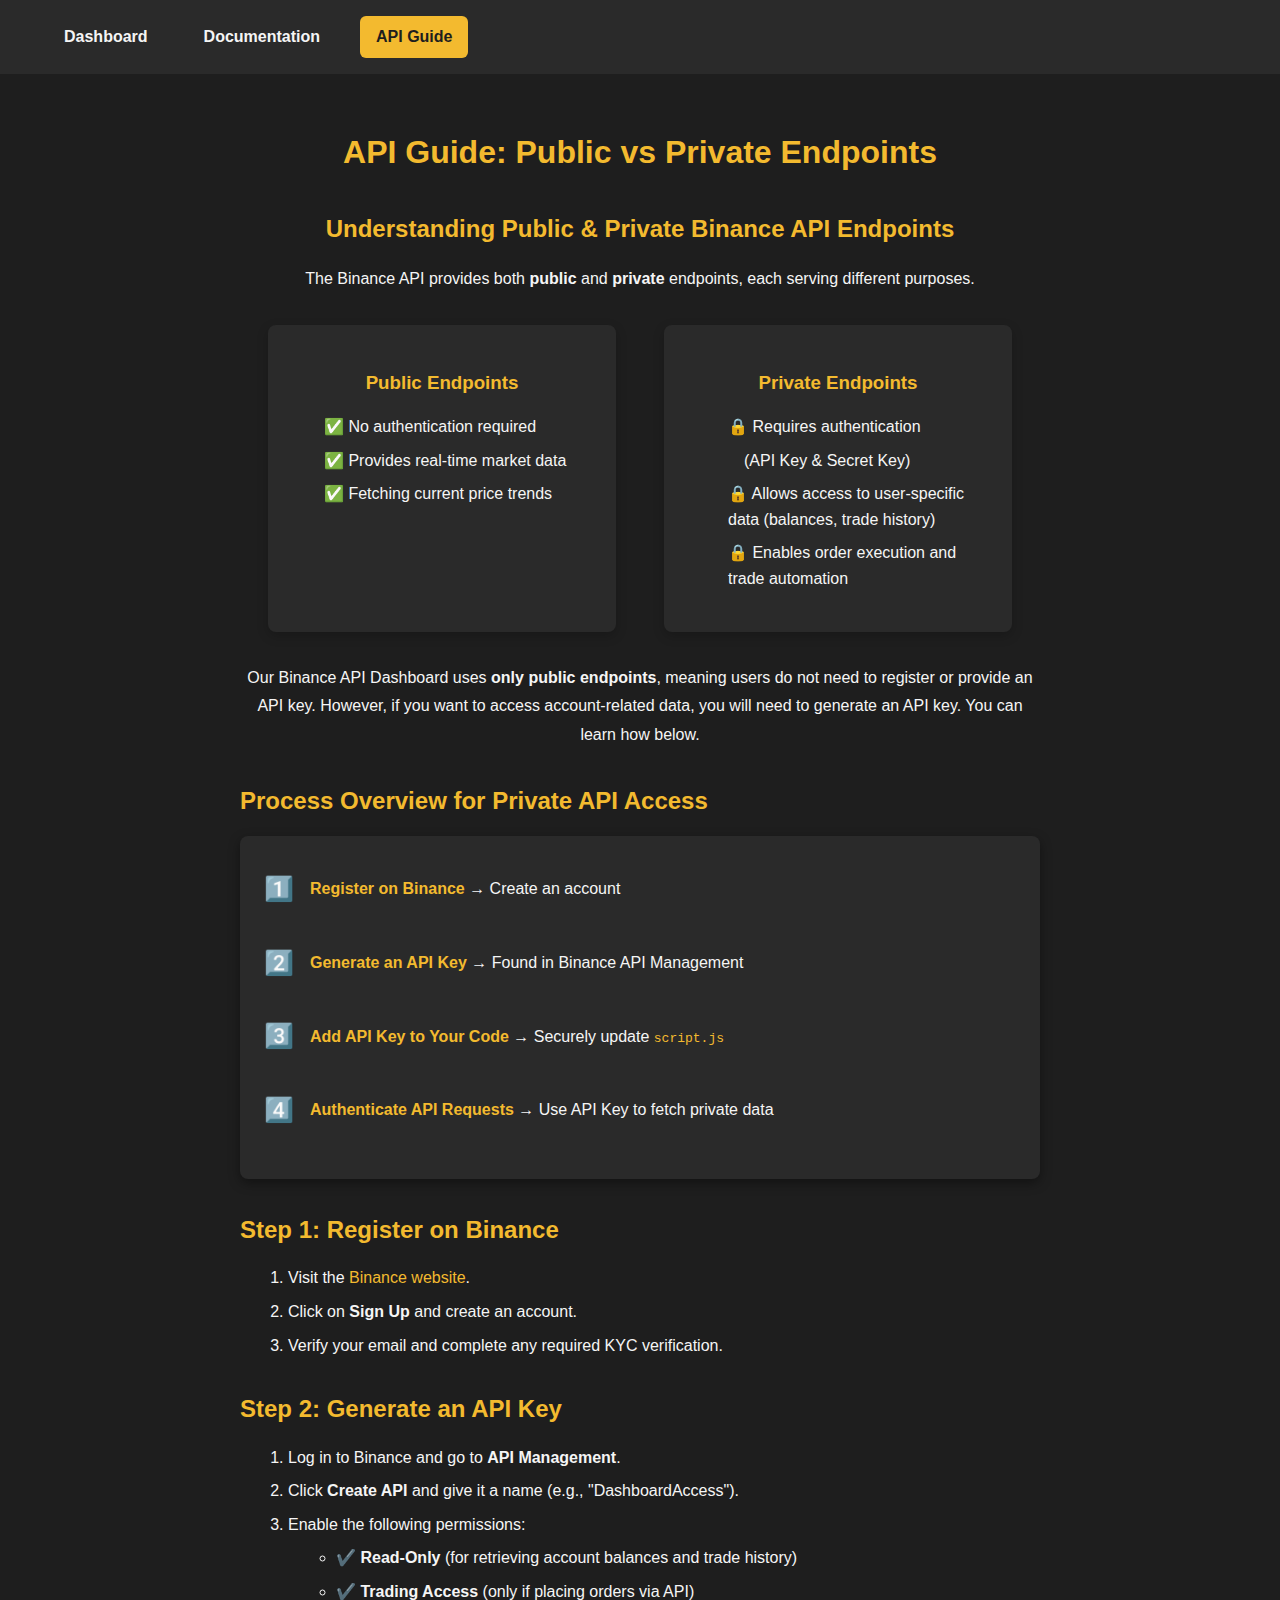
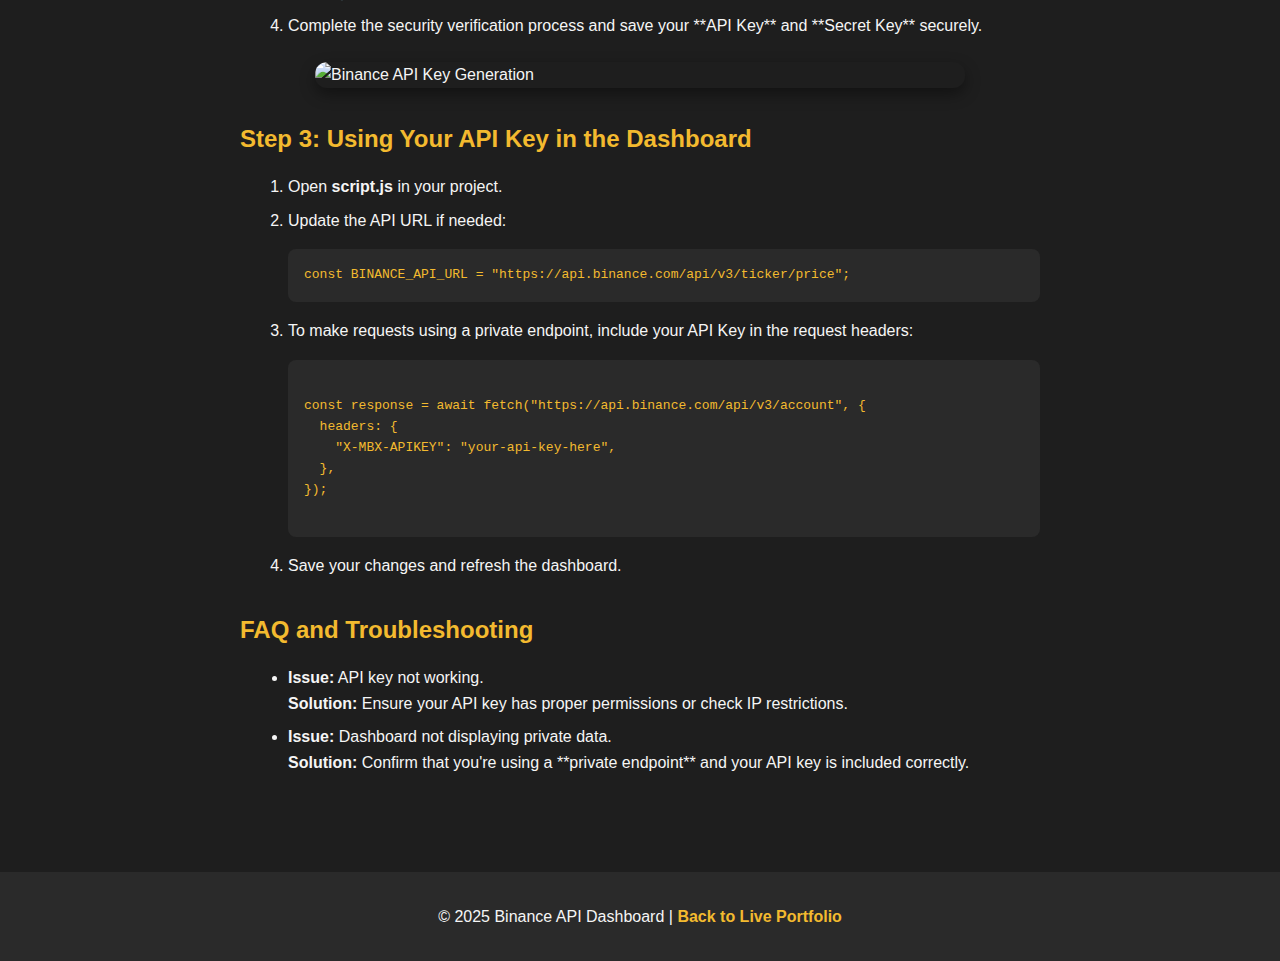
==== commit 5734a741: "Update api-guide.html" ====
--- a/api-guide.html
+++ b/api-guide.html
@@ -117,21 +117,12 @@
   <h3 style="color: #F3BA2F; text-align: center; margin-bottom: 1rem;">Private Endpoints</h3>
   <ul style="list-style: none; padding: 0; color: #F5F5F5;">
     <li style="margin-bottom: 0.5rem; padding-left: 0.5rem;">🔒 Requires authentication</li>
-    <li style="margin-bottom: 0.5rem; padding-left: 1.5rem; color: #F3BA2F; font-weight: bold;">(API Key & Secret Key)</li>
+    <li style="margin-bottom: 0.5rem; padding-left: 1.5rem;">(API Key & Secret Key)</li>
     <li style="margin-bottom: 0.5rem; padding-left: 0.5rem;">🔒 Allows access to user-specific data (balances, trade history)</li>
     <li style="padding-left: 0.5rem;">🔒 Enables order execution and trade automation</li>
   </ul>
 </div>
-   
-  <div style="background-color: #2A2A2A; border-radius: 8px; padding: 1.5rem; width: 300px; box-shadow: 0 4px 12px rgba(0, 0, 0, 0.2); text-align: left; display: flex; flex-direction: column; justify-content: center;">
-    <h3 style="color: #F3BA2F; text-align: center; margin-bottom: 1rem;">Private Endpoints</h3>
-    <ul style="list-style: none; padding: 0; color: #F5F5F5; margin: 0;">
-      <li style="margin-bottom: 1rem; text-align: left;">🔒 Requires authentication</li>
-      <li style="margin-bottom: 1rem; padding-left: 1rem; font-weight: bold; color: #F3BA2F;">(API Key & Secret Key)</li>
-      <li style="margin-bottom: 1rem; text-align: left;">🔒 Allows access to user-specific data (balances, trade history)</li>
-      <li style="text-align: left;">🔒 Enables order execution and trade automation</li>
-    </ul>
-  </div>
+  
 </div>
     
   </div>
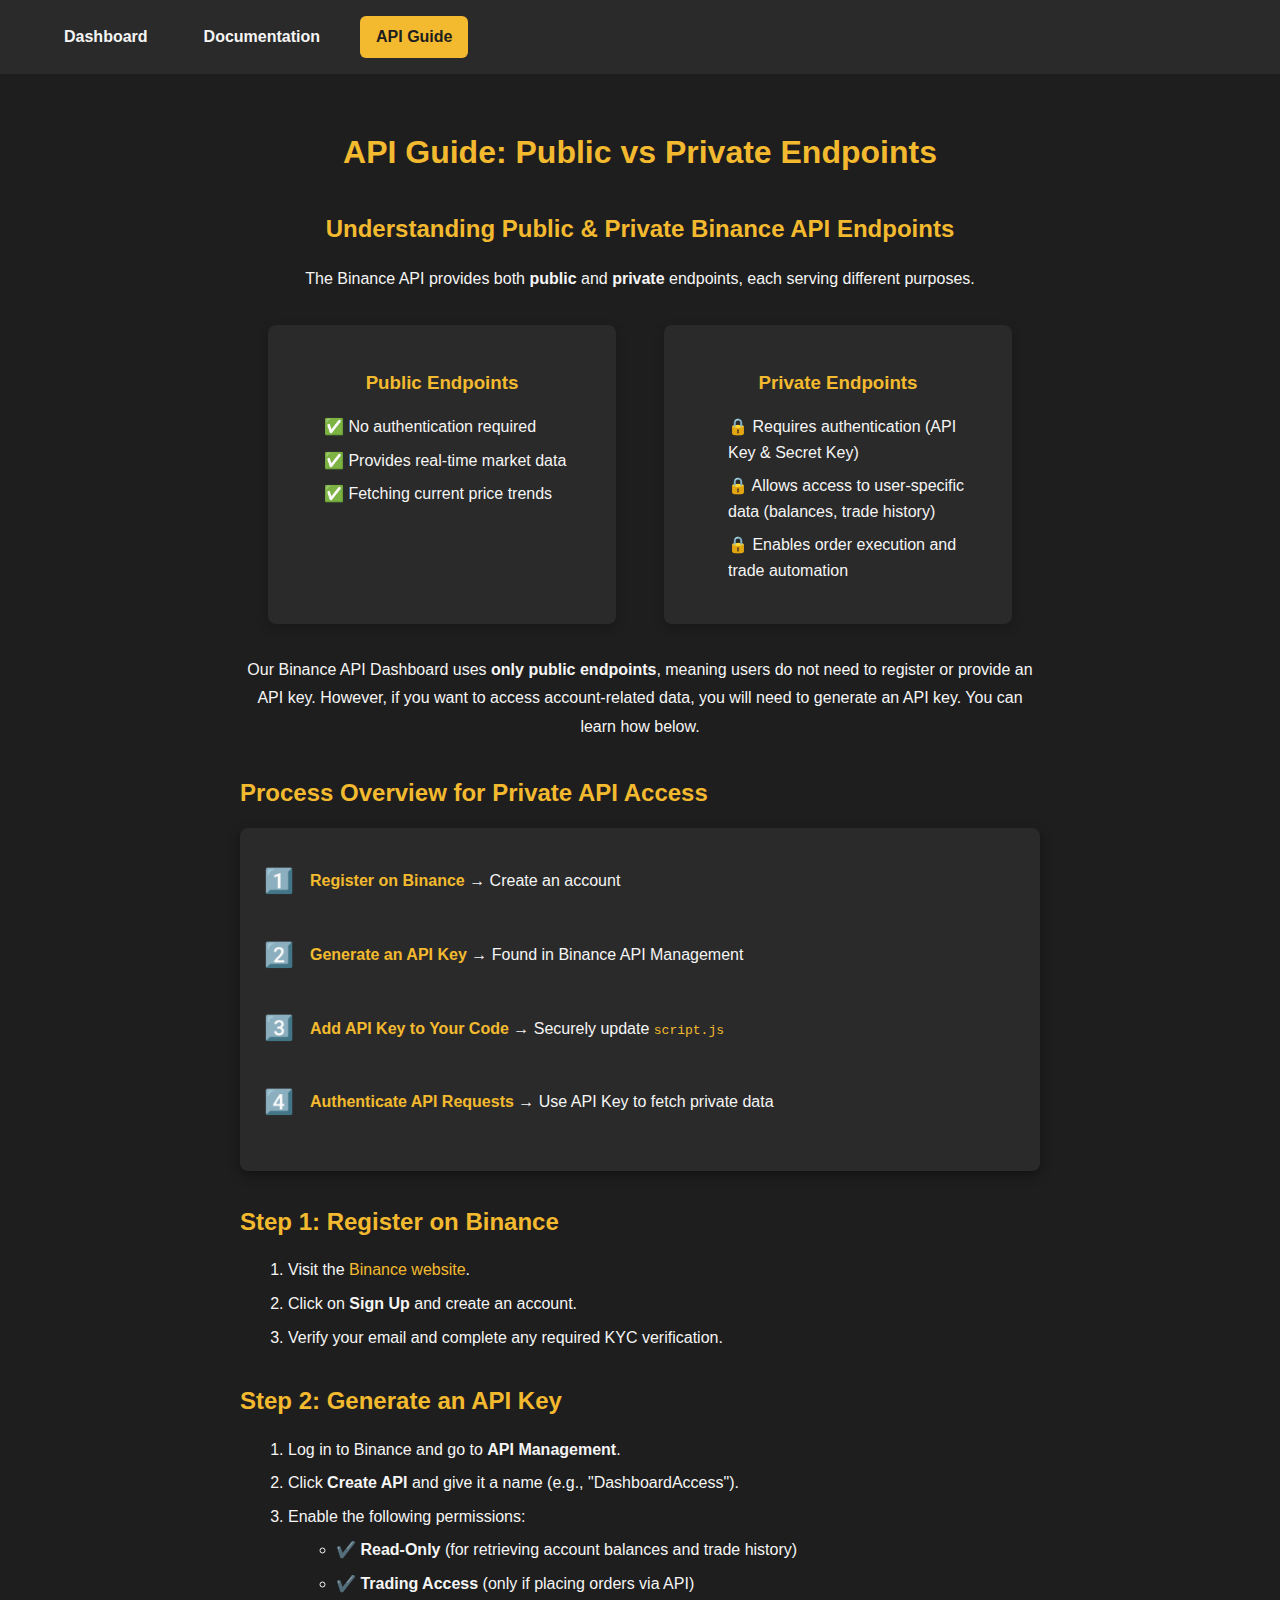
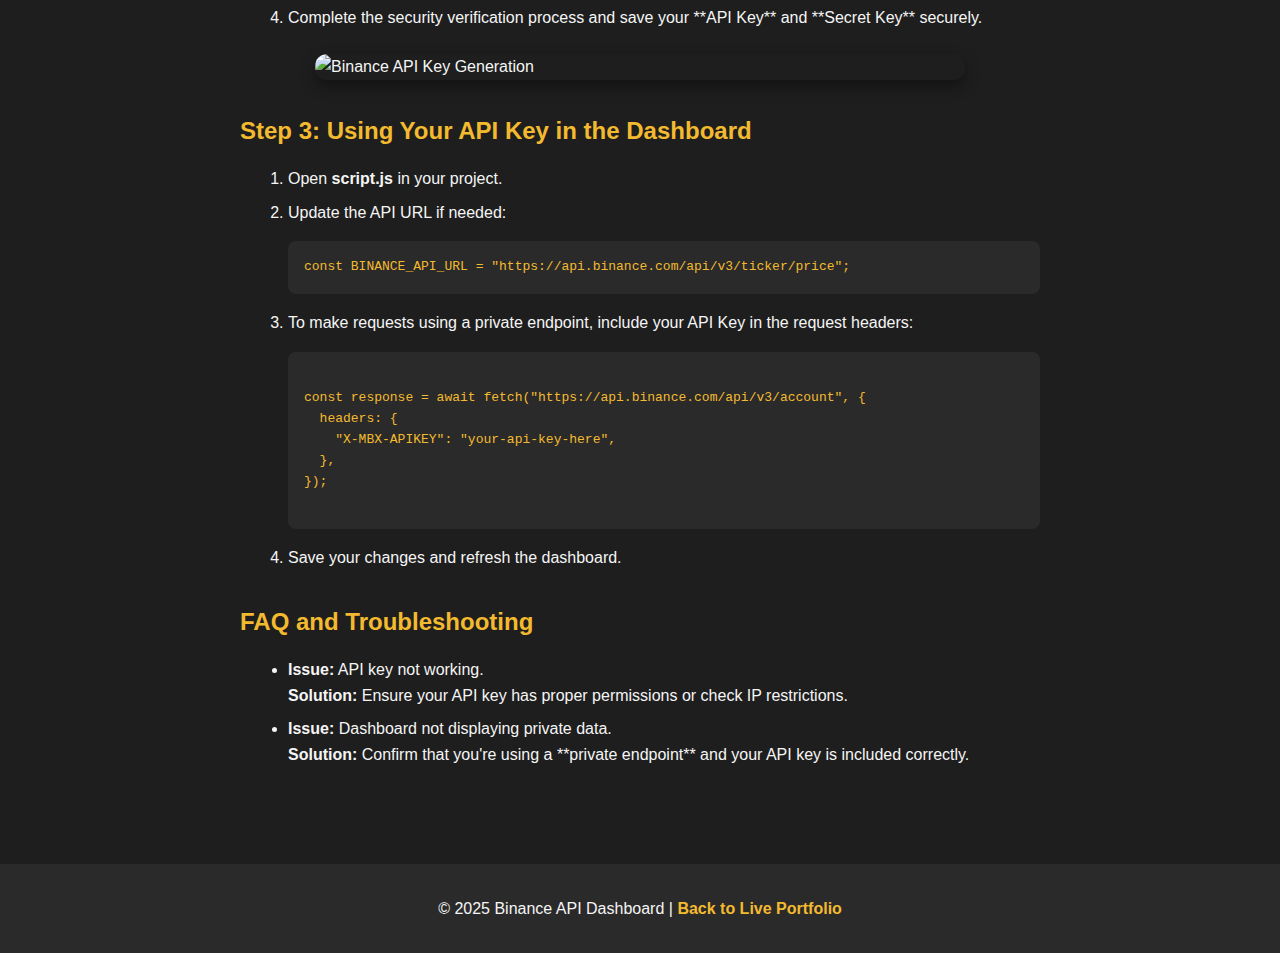
==== commit 6382164b: "Update api-guide.html" ====
--- a/api-guide.html
+++ b/api-guide.html
@@ -116,9 +116,8 @@
 <div style="background-color: #2A2A2A; border-radius: 8px; padding: 1.5rem; width: 300px; box-shadow: 0 4px 12px rgba(0, 0, 0, 0.2); text-align: left;">
   <h3 style="color: #F3BA2F; text-align: center; margin-bottom: 1rem;">Private Endpoints</h3>
   <ul style="list-style: none; padding: 0; color: #F5F5F5;">
-    <li style="margin-bottom: 0.5rem; padding-left: 0.5rem;">🔒 Requires authentication</li>
-    <li style="margin-bottom: 0.5rem; padding-left: 1.5rem;">(API Key & Secret Key)</li>
-    <li style="margin-bottom: 0.5rem; padding-left: 0.5rem;">🔒 Allows access to user-specific data (balances, trade history)</li>
+    <li style="margin-bottom: 0.5rem; padding-left: 0.5rem;">🔒 Requires authentication (API Key & Secret Key)</li>
+     <li style="margin-bottom: 0.5rem; padding-left: 0.5rem;">🔒 Allows access to user-specific data (balances, trade history)</li>
     <li style="padding-left: 0.5rem;">🔒 Enables order execution and trade automation</li>
   </ul>
 </div>
